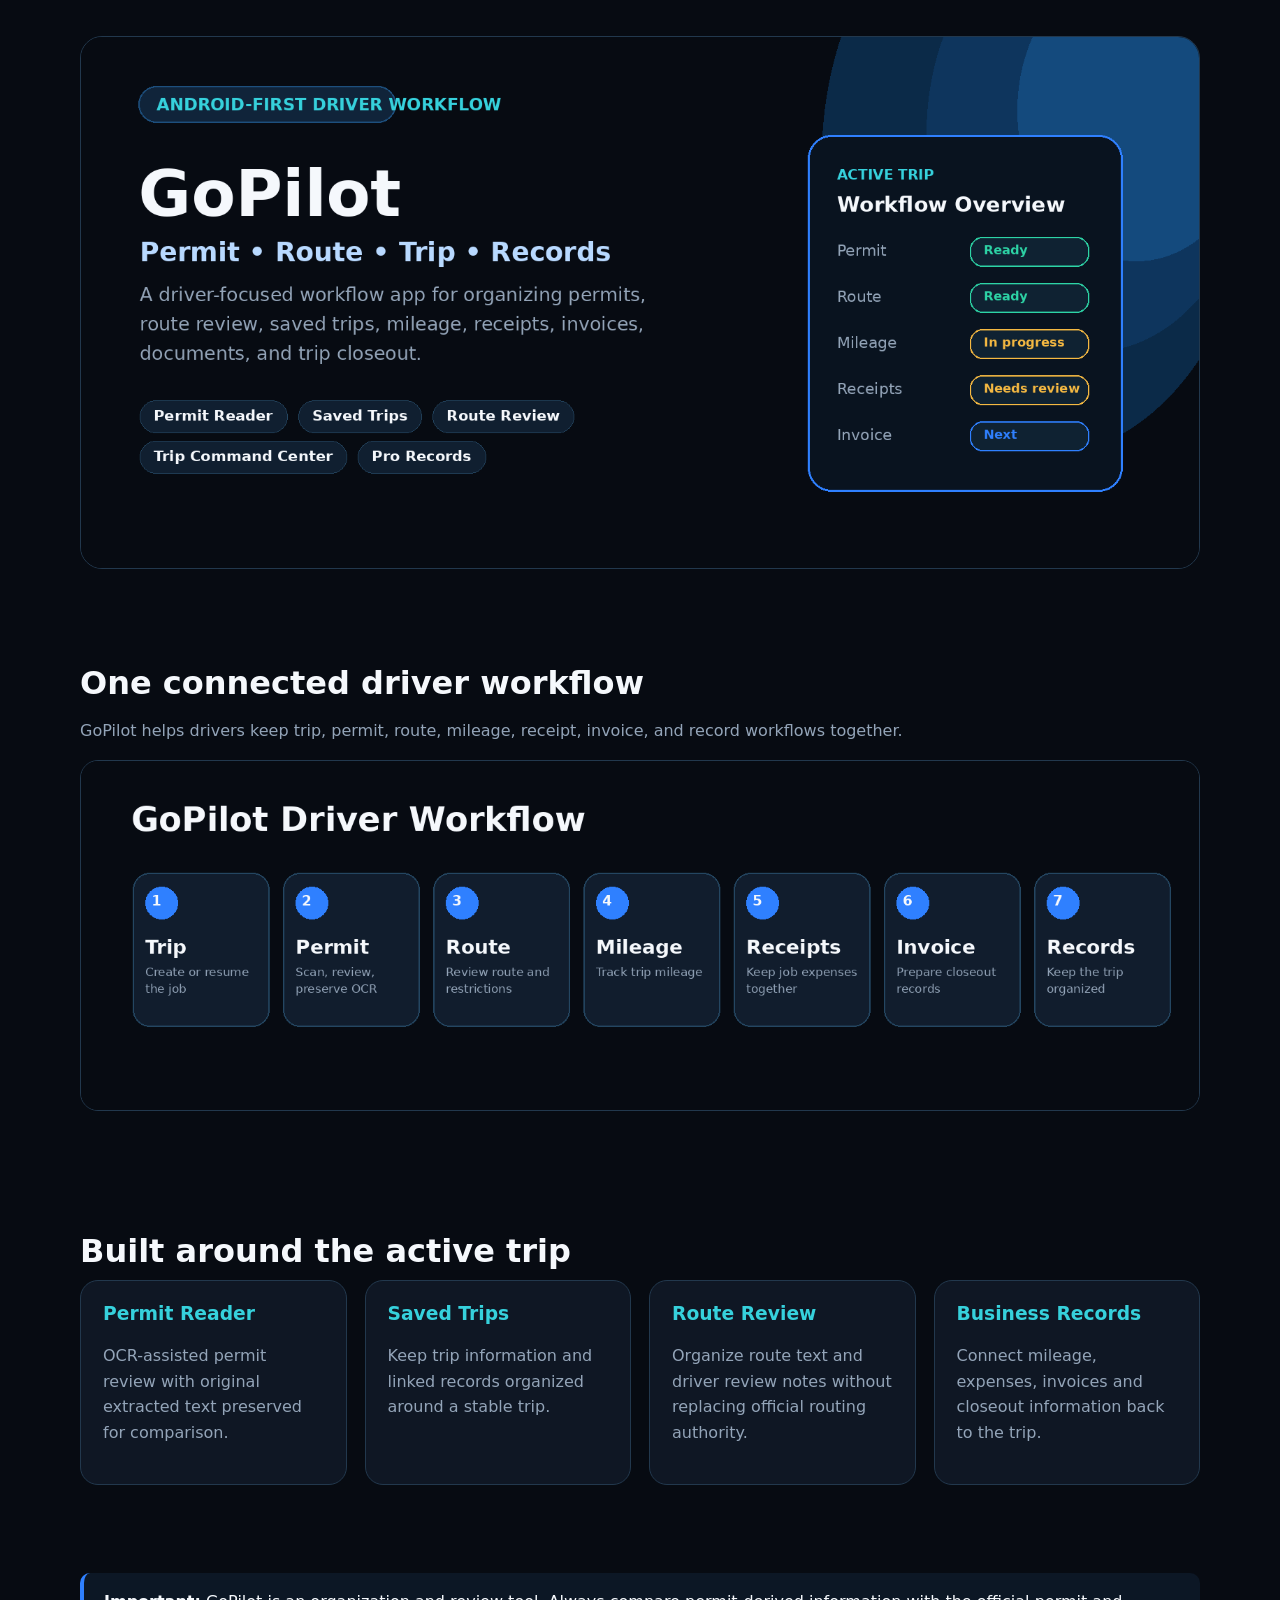
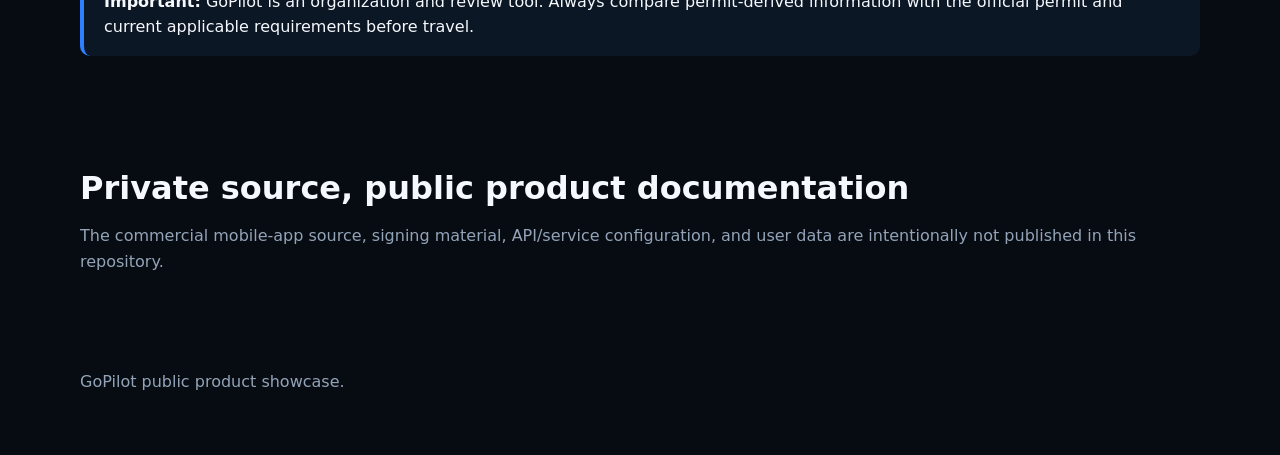
==== docs/site/index.html @ 533c69a9 "Initial public GoPilot showcase" ====
<!doctype html>
<html lang="en">
<head>
  <meta charset="utf-8">
  <meta name="viewport" content="width=device-width,initial-scale=1">
  <meta name="description" content="GoPilot public product showcase: permit review, trip workflow, route organization, mileage, receipts, invoices, and driver records.">
  <title>GoPilot — Driver Workflow & Permit Tools</title>
  <link rel="stylesheet" href="styles.css">
</head>
<body>
  <main class="wrap">
    <div class="hero">
      <img src="assets/github-hero.png" alt="GoPilot — Permit, Route, Trip, Records">
    </div>

    <section>
      <h2>One connected driver workflow</h2>
      <p>GoPilot helps drivers keep trip, permit, route, mileage, receipt, invoice, and record workflows together.</p>
      <img src="assets/workflow.png" alt="Trip to records workflow" style="width:100%;border-radius:18px;border:1px solid #22384d">
    </section>

    <section>
      <h2>Built around the active trip</h2>
      <div class="grid">
        <div class="card"><h3>Permit Reader</h3><p>OCR-assisted permit review with original extracted text preserved for comparison.</p></div>
        <div class="card"><h3>Saved Trips</h3><p>Keep trip information and linked records organized around a stable trip.</p></div>
        <div class="card"><h3>Route Review</h3><p>Organize route text and driver review notes without replacing official routing authority.</p></div>
        <div class="card"><h3>Business Records</h3><p>Connect mileage, expenses, invoices and closeout information back to the trip.</p></div>
      </div>
    </section>

    <section>
      <div class="notice">
        <strong>Important:</strong>
        GoPilot is an organization and review tool. Always compare permit-derived information with the official permit and current applicable requirements before travel.
      </div>
    </section>

    <section>
      <h2>Private source, public product documentation</h2>
      <p>The commercial mobile-app source, signing material, API/service configuration, and user data are intentionally not published in this repository.</p>
    </section>

    <footer>
      GoPilot public product showcase.
    </footer>
  </main>
</body>
</html>
---- docs/site/styles.css ----
:root {
  --bg: #070b12;
  --panel: #0f1724;
  --text: #f5f8fc;
  --muted: #93a4b8;
  --blue: #2f80ff;
  --cyan: #36d1dc;
  --border: #22384d;
}
* { box-sizing: border-box; }
body {
  margin: 0; font-family: Inter, ui-sans-serif, system-ui, -apple-system, Segoe UI, sans-serif;
  background: var(--bg); color: var(--text); line-height: 1.6;
}
.wrap { width: min(1120px, 92vw); margin: 0 auto; }
.hero { padding: 36px 0 18px; }
.hero img { width: 100%; border-radius: 22px; border: 1px solid var(--border); }
section { padding: 44px 0; }
h1,h2,h3 { line-height: 1.15; }
h2 { font-size: 2rem; margin-bottom: 10px; }
p { color: var(--muted); }
.grid { display: grid; grid-template-columns: repeat(auto-fit,minmax(240px,1fr)); gap: 18px; }
.card { background: var(--panel); border: 1px solid var(--border); border-radius: 18px; padding: 22px; }
.card h3 { color: var(--cyan); margin-top: 0; }
.notice { border-left: 4px solid var(--blue); padding: 16px 20px; background: #0c1725; border-radius: 10px; }
footer { padding: 35px 0 60px; color: var(--muted); }
a { color: #89b9ff; }
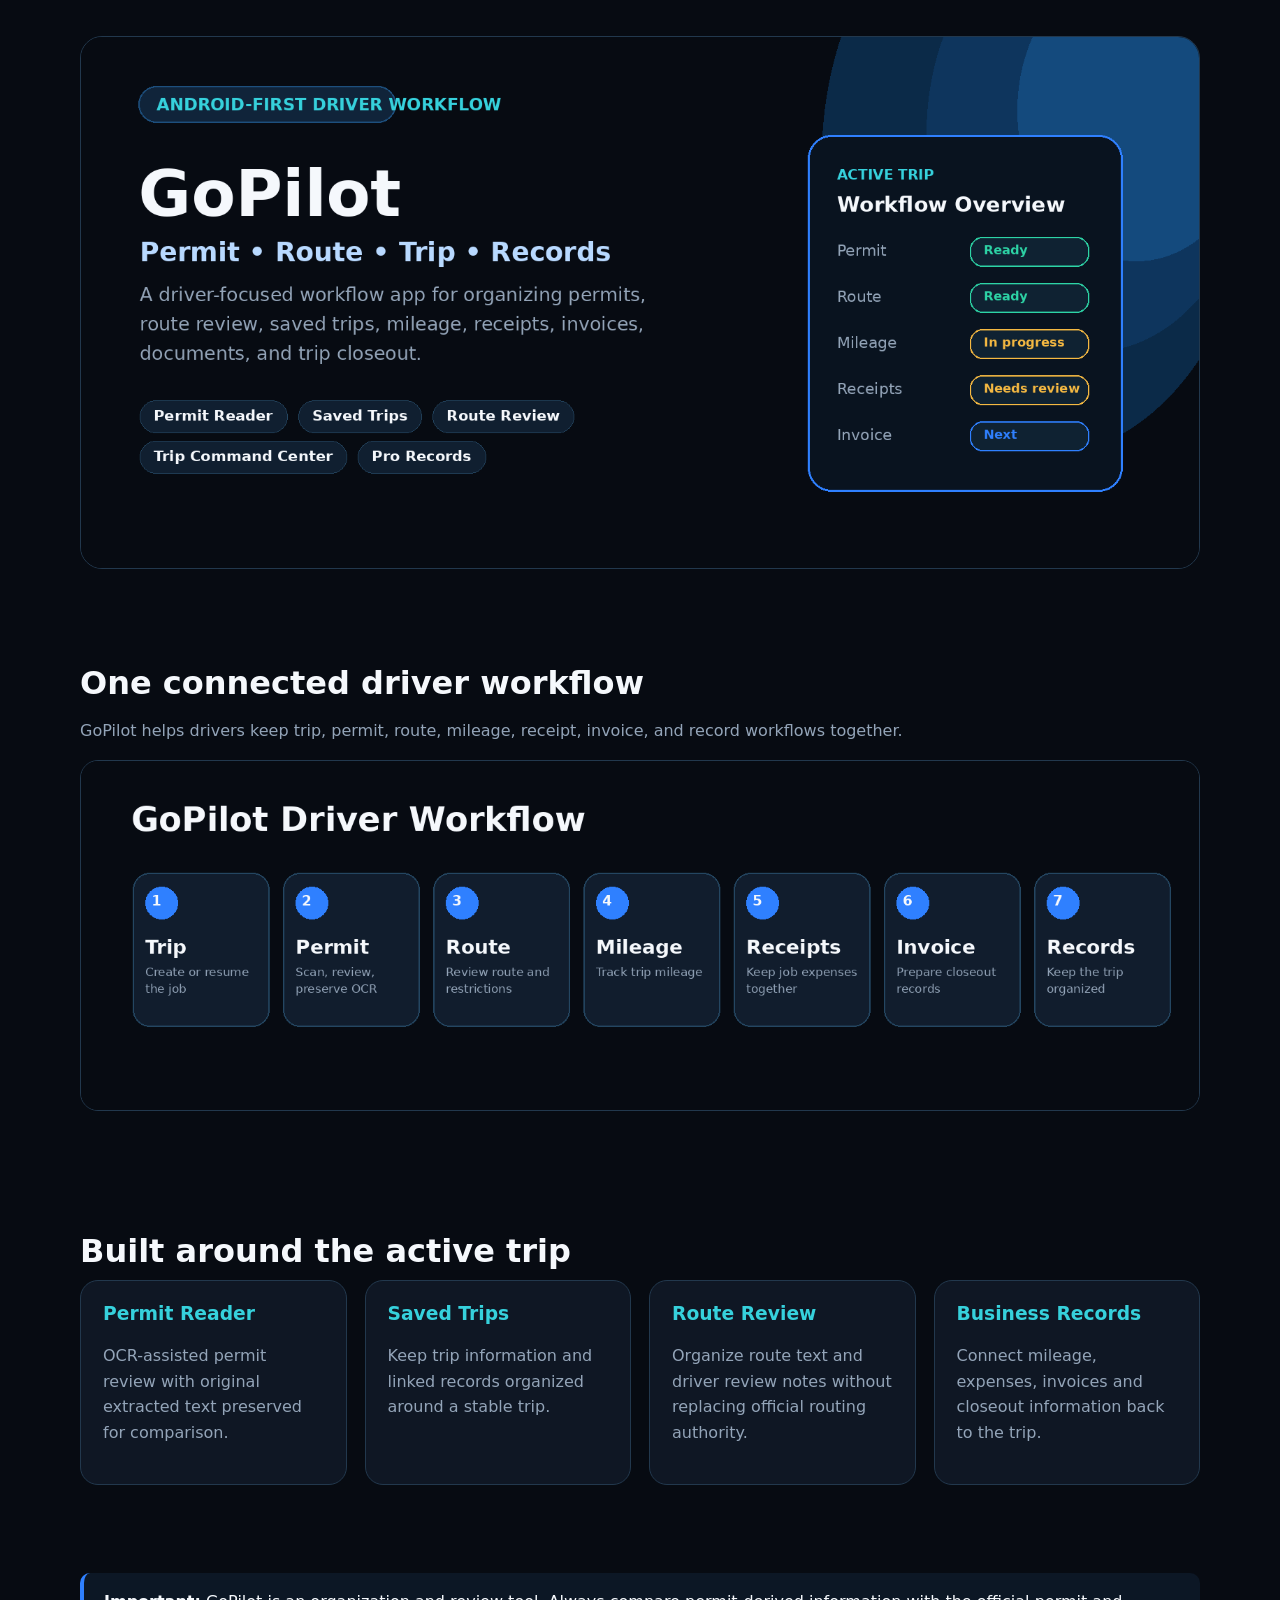
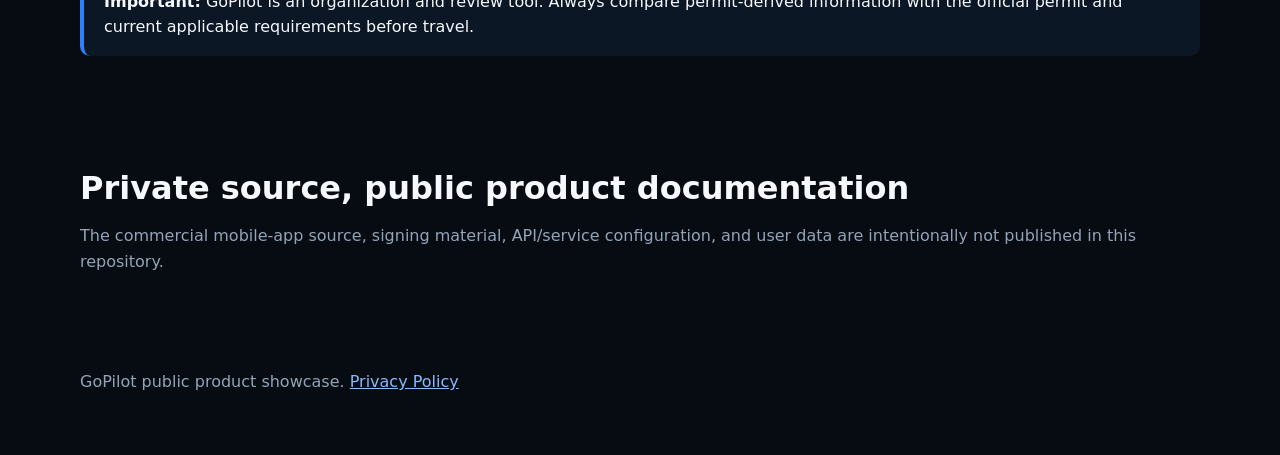
==== commit 768d8537: "Add public privacy policy" ====
--- a/docs/site/index.html
+++ b/docs/site/index.html
@@ -42,7 +42,7 @@
     </section>
 
     <footer>
-      GoPilot public product showcase.
+      GoPilot public product showcase. <a href="../privacy-policy.html">Privacy Policy</a>
     </footer>
   </main>
 </body>
